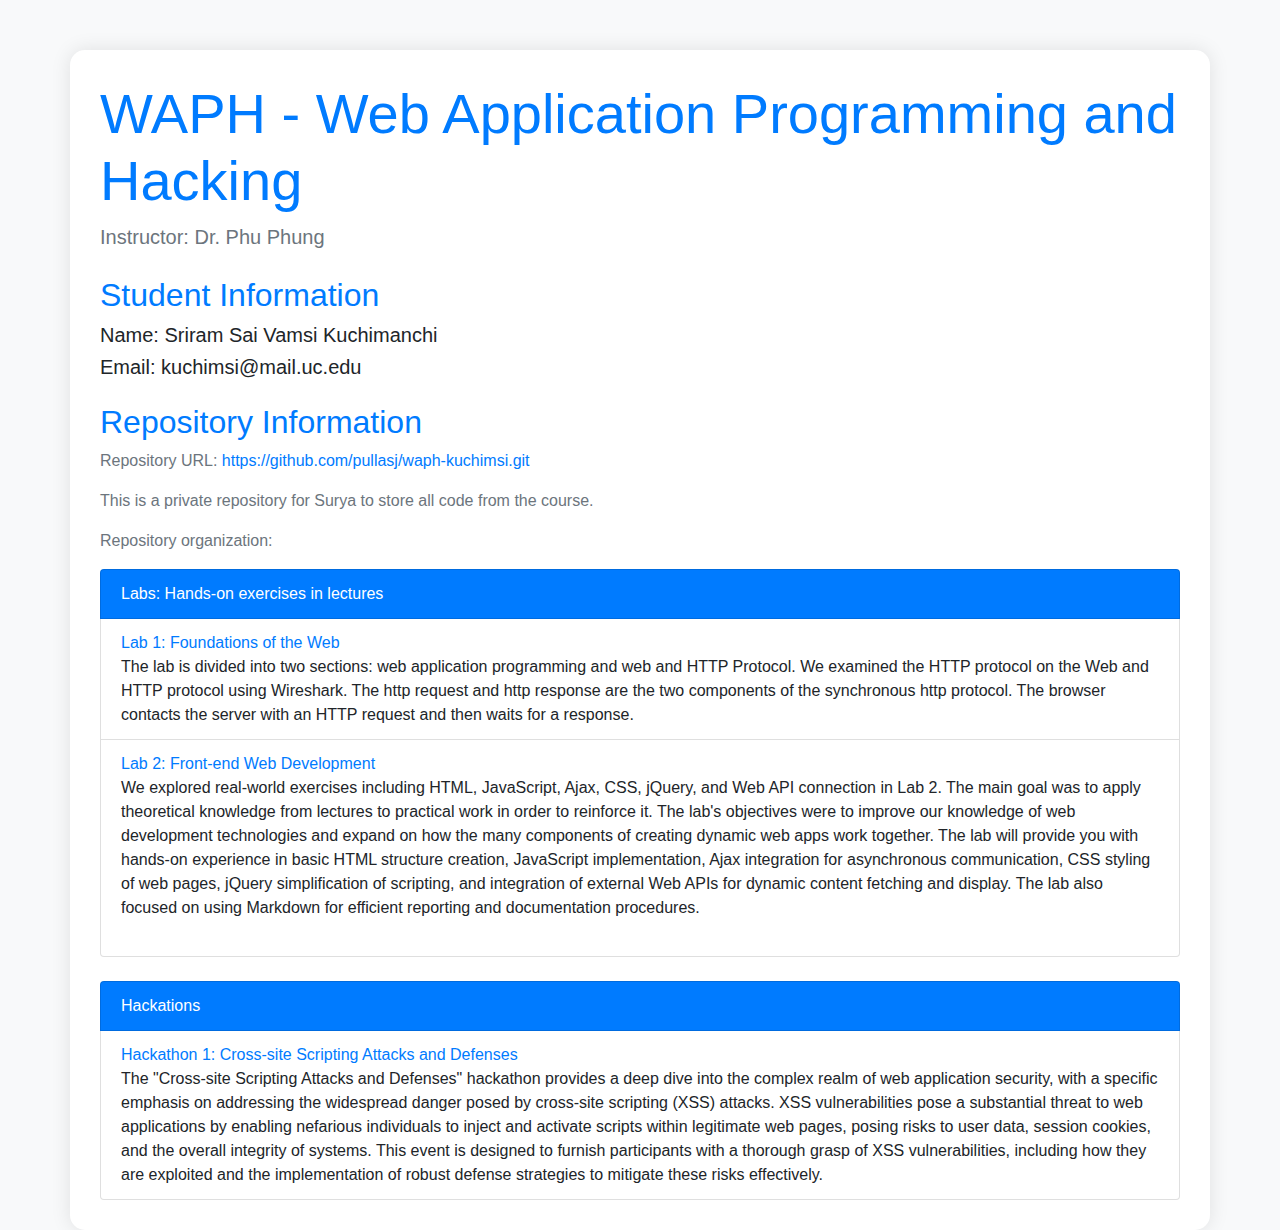
==== assets/waph.html @ 88f4cd88 "Add files via upload" ====
<!DOCTYPE html>
<html lang="en">
<head>
    <meta charset="UTF-8">
    <meta name="viewport" content="width=device-width, initial-scale=1.0">
    <title>WAPH Course Information</title>
    <!-- Add Bootstrap CSS Link -->
    <link rel="stylesheet" href="https://stackpath.bootstrapcdn.com/bootstrap/4.5.2/css/bootstrap.min.css">
    <style>
        body {
            font-family: Arial, sans-serif;
            background-color: #f8f9fa;
        }

        .container {
            background-color: #ffffff;
            padding: 30px;
            border-radius: 15px;
            box-shadow: 0 0 20px rgba(0, 0, 0, 0.1);
            margin-top: 50px;
        }

        h1, h2 {
            color: #007bff;
        }

        p {
            color: #6c757d;
        }

        ul {
            list-style-type: none;
            padding: 0;
        }

        .list-group-item-info {
            background-color: #007bff;
            color: #ffffff;
        }

        a {
            color: #007bff;
        }

        a:hover {
            text-decoration: none;
            color: #0056b3;
        }
    </style>
</head>
<body>
    <div class="container">
        <h1 class="display-4">WAPH - Web Application Programming and Hacking</h1>
        <p class="lead">Instructor: Dr. Phu Phung</p>

        <h2 class="mt-4">Student Information</h2>
        <ul>
            <li class="h5">Name: Sriram Sai Vamsi Kuchimanchi</li>
            <li class="h5">Email: kuchimsi@mail.uc.edu</li>
        </ul>

        <h2 class="mt-4">Repository Information</h2>
        <p>Repository URL: <a href="https://github.com/pullasj/waph-kuchimsi.git"> https://github.com/pullasj/waph-kuchimsi.git</a></p>
        <p>This is a private repository for Surya to store all code from the course.</p>
        <p>Repository organization:</p>
        <ul class="list-group">
            <li class="list-group-item list-group-item-info">Labs: Hands-on exercises in lectures</li>
            <!-- <li class="list-group-item"><a href="https://github.com/kuchimsi/waph-kuchimsi/blob/main/labs/lab0/README.md">Lab 0: Development Environment Setup</a><br> This Lab covered Apache web server and other tools installation and git hub cloning</li> -->
            <li class="list-group-item"><a href="https://github.com/kuchimsi/waph-kuchimsi/blob/main/labs/lab1/README.md">Lab 1: Foundations of the Web</a><br>The lab is divided into two sections: web application programming and web and HTTP Protocol. We examined the HTTP protocol on the Web and HTTP protocol using Wireshark. The http request and http response are the two components of the synchronous http protocol. The browser contacts the server with an HTTP request and then waits for a response.</li>
            <li class="list-group-item"><a href="https://github.com/kuchimsi/waph-kuchimsi/blob/main/labs/lab2/README.md">Lab 2: Front-end Web Development</a><br>We explored real-world exercises including HTML, JavaScript, Ajax, CSS, jQuery, and Web API connection in Lab 2. The main goal was to apply theoretical knowledge from lectures to practical work in order to reinforce it. The lab's objectives were to improve our knowledge of web development technologies and expand on how the many components of creating dynamic web apps work together.

                The lab will provide you with hands-on experience in basic HTML structure creation, JavaScript implementation, Ajax integration for asynchronous communication, CSS styling of web pages, jQuery simplification of scripting, and integration of external Web APIs for dynamic content fetching and display. The lab also focused on using Markdown for efficient reporting and documentation procedures.
                <br><br>
            </li>
        </ul>

        <ul class="list-group mt-4">
            <li class="list-group-item list-group-item-info">Hackations</li>
            <li class="list-group-item"><a href="https://github.com/kuchimsi/waph-kuchimsi/blob/main/Hackathons/Hackathon1/README.md">Hackathon 1: Cross-site Scripting Attacks and Defenses</a><br> The "Cross-site Scripting Attacks and Defenses" hackathon provides a deep dive into the complex realm of web application security, with a specific emphasis on addressing the widespread danger posed by cross-site scripting (XSS) attacks. XSS vulnerabilities pose a substantial threat to web applications by enabling nefarious individuals to inject and activate scripts within legitimate web pages, posing risks to user data, session cookies, and the overall integrity of systems. This event is designed to furnish participants with a thorough grasp of XSS vulnerabilities, including how they are exploited and the implementation of robust defense strategies to mitigate these risks effectively.</li>
        </ul>
    </div>

    <!-- Add Bootstrap JS and Popper.js Scripts -->
    <script src="https://code.jquery.com/jquery-3.5.1.slim.min.js"></script>
    <script src="https://cdn.jsdelivr.net/npm/@popperjs/core@2.0.8/dist/umd/popper.min.js"></script>
    <script src="https://stackpath.bootstrapcdn.com/bootstrap/4.5.2/js/bootstrap.min.js"></script>
</body>
</html>
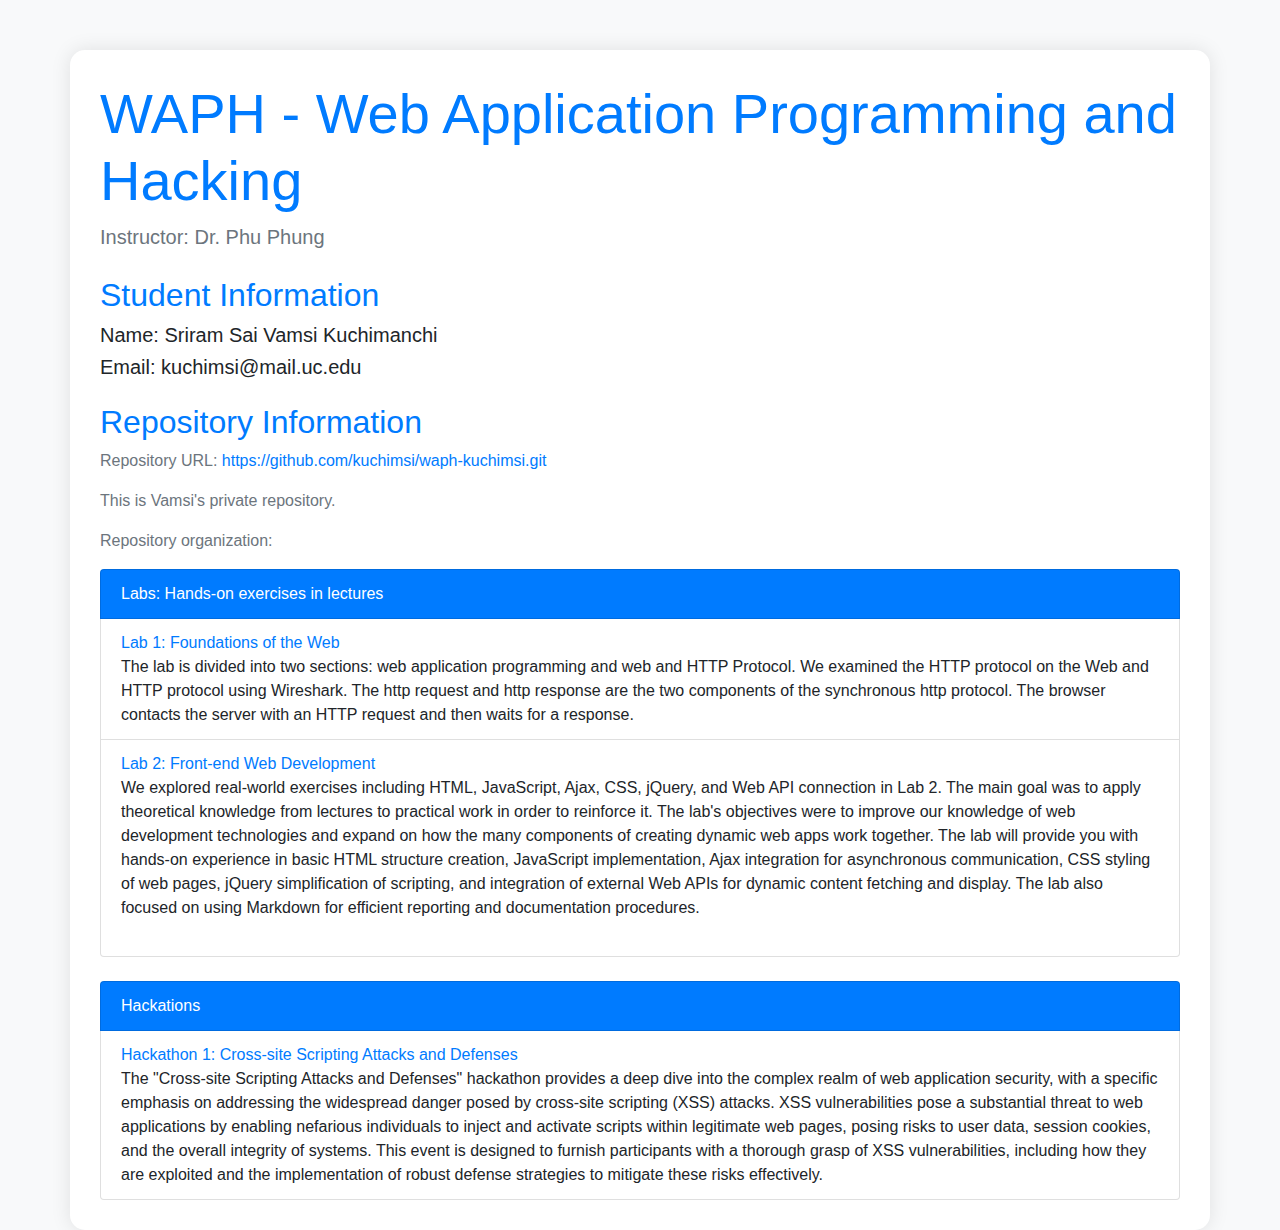
==== commit 29d0011c: "Update waph.html" ====
--- a/assets/waph.html
+++ b/assets/waph.html
@@ -60,8 +60,8 @@
         </ul>
 
         <h2 class="mt-4">Repository Information</h2>
-        <p>Repository URL: <a href="https://github.com/pullasj/waph-kuchimsi.git"> https://github.com/pullasj/waph-kuchimsi.git</a></p>
-        <p>This is a private repository for Surya to store all code from the course.</p>
+        <p>Repository URL: <a href="https://github.com/kuchimsi/waph-kuchimsi.git"> https://github.com/kuchimsi/waph-kuchimsi.git</a></p>
+        <p>This is Vamsi's private repository.</p>
         <p>Repository organization:</p>
         <ul class="list-group">
             <li class="list-group-item list-group-item-info">Labs: Hands-on exercises in lectures</li>
